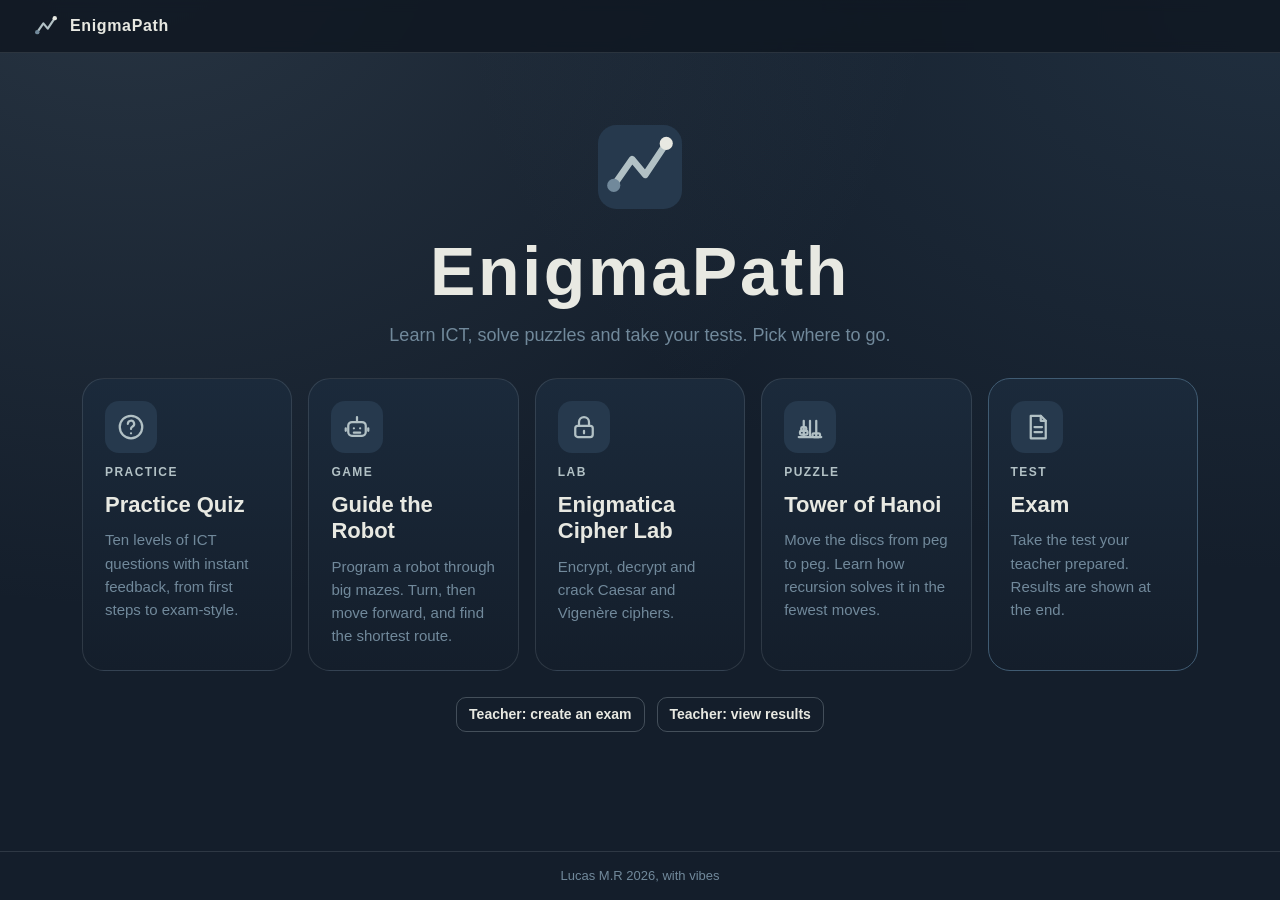
==== index.html @ a09d7f30 "Initial commit: EnigmaPath ICT learning suite Practice quiz (10 levels, 1000+ questions), robot-prog" ====
<!DOCTYPE html>
<html lang="en">
<head>
  <meta charset="UTF-8">
  <meta name="viewport" content="width=device-width, initial-scale=1.0">
  <title>EnigmaPath</title>
  <meta name="description" content="EnigmaPath: ICT practice quizzes, logic games, a cipher lab and teacher-made exams.">
  <link rel="icon" href="shared/favicon.svg" type="image/svg+xml">
  <link rel="stylesheet" href="shared/theme.css">
  <style>
    .hero { text-align: center; padding: clamp(10px, 4vw, 40px) 0 28px; }
    .hero__mark { width: 84px; height: 84px; margin: 0 auto 14px; color: var(--soft); }
    .hero h1 { font-size: clamp(38px, 7vw, 68px); letter-spacing: 0.04em; }
    .hero p { color: var(--muted); max-width: 52ch; margin: 10px auto 0; font-size: 18px; }
    .tiles { display: grid; grid-template-columns: repeat(auto-fit, minmax(200px, 1fr)); gap: 16px; }
    .tile {
      display: grid; gap: 10px; align-content: start; padding: 22px; text-decoration: none; color: var(--ink);
      background: linear-gradient(180deg, var(--bg-raised), var(--bg)); border: 1px solid var(--line); border-radius: var(--radius-lg);
      transition: transform 0.15s, border-color 0.15s, box-shadow 0.15s; cursor: pointer; text-align: left; font: inherit;
    }
    .tile:hover { transform: translateY(-4px); border-color: var(--soft); box-shadow: var(--shadow); }
    .tile__icon { width: 52px; height: 52px; border-radius: 14px; background: var(--surface); display: grid; place-items: center; color: var(--soft); }
    .tile__icon svg { width: 30px; height: 30px; }
    .tile h2 { font-size: 22px; }
    .tile p { color: var(--muted); font-size: 15px; }
    .tile .tag { font-size: 12px; text-transform: uppercase; letter-spacing: 0.12em; color: var(--soft); font-weight: 700; }
    .tile--exam { border-color: var(--surface-2); }
    .teacher-row { display: flex; justify-content: center; gap: 12px; margin-top: 26px; flex-wrap: wrap; }
    .notice { margin: 0 auto 22px; max-width: 720px; display: grid; gap: 8px; border-color: var(--warn); }
    .notice code { background: var(--bg-deep); padding: 1px 6px; border-radius: 6px; font-family: var(--font-mono); }
  </style>
</head>
<body>
  <header class="ep-topbar">
    <span class="ep-brand">
      <svg class="ep-brand__mark" viewBox="0 0 64 64" aria-hidden="true"><path d="M12 46 L26 26 L36 38 L52 14" fill="none" stroke="currentColor" stroke-width="5" stroke-linecap="round" stroke-linejoin="round"/><circle cx="12" cy="46" r="5" fill="#71899b"/><circle cx="52" cy="14" r="5" fill="#e8e9e2"/></svg>
      <span>EnigmaPath</span>
    </span>
  </header>

  <main class="ep-main">
    <section class="hero">
      <svg class="hero__mark" viewBox="0 0 64 64" aria-hidden="true"><rect width="64" height="64" rx="14" fill="#26394d"/><path d="M12 46 L26 26 L36 38 L52 14" fill="none" stroke="#b2c1c5" stroke-width="5" stroke-linecap="round" stroke-linejoin="round"/><circle cx="12" cy="46" r="5" fill="#71899b"/><circle cx="52" cy="14" r="5" fill="#e8e9e2"/></svg>
      <h1>EnigmaPath</h1>
      <p>Learn ICT, solve puzzles and take your tests. Pick where to go.</p>
    </section>

    <div class="card notice" id="exam-notice" hidden>
      <h2>The exam needs the EnigmaPath server</h2>
      <p>The exam saves each student's result to a file, which a web page cannot do on its own. Close this page, then double-click <code>start.bat</code> (Windows) or <code>start.sh</code> (Linux/macOS) in the EnigmaPath folder. Python 3 must be installed. Your browser opens by itself.</p>
      <div><button class="btn btn--small" id="notice-close" type="button">OK</button></div>
    </div>

    <nav class="tiles" aria-label="EnigmaPath apps">
      <a class="tile" href="quiz/index.html">
        <span class="tile__icon"><svg viewBox="0 0 24 24" fill="none" stroke="currentColor" stroke-width="1.8" stroke-linecap="round" stroke-linejoin="round"><circle cx="12" cy="12" r="9"/><path d="M9.5 9.5a2.5 2.5 0 1 1 3.6 2.2c-.7.4-1.1 1-1.1 1.8"/><path d="M12 17h.01"/></svg></span>
        <span class="tag">Practice</span>
        <h2>Practice Quiz</h2>
        <p>Ten levels of ICT questions with instant feedback, from first steps to exam-style.</p>
      </a>
      <a class="tile" href="robot/index.html">
        <span class="tile__icon"><svg viewBox="0 0 24 24" fill="none" stroke="currentColor" stroke-width="1.8" stroke-linecap="round" stroke-linejoin="round"><rect x="5" y="8" width="14" height="11" rx="3"/><path d="M12 8V4M9.5 13h.01M14.5 13h.01M3 13v2M21 13v2"/><path d="M9.5 16.5h5"/></svg></span>
        <span class="tag">Game</span>
        <h2>Guide the Robot</h2>
        <p>Program a robot through big mazes. Turn, then move forward, and find the shortest route.</p>
      </a>
      <a class="tile" href="cipher/index.html">
        <span class="tile__icon"><svg viewBox="0 0 24 24" fill="none" stroke="currentColor" stroke-width="1.8" stroke-linecap="round" stroke-linejoin="round"><rect x="5" y="11" width="14" height="9" rx="2"/><path d="M8 11V8a4 4 0 0 1 8 0v3"/><path d="M12 15v2"/></svg></span>
        <span class="tag">Lab</span>
        <h2>Enigmatica Cipher Lab</h2>
        <p>Encrypt, decrypt and crack Caesar and Vigenère ciphers.</p>
      </a>
      <a class="tile" href="hanoi/index.html">
        <span class="tile__icon"><svg viewBox="0 0 24 24" fill="none" stroke="currentColor" stroke-width="1.8" stroke-linecap="round" stroke-linejoin="round"><path d="M3 20h18M7 20V7M12 20V7M17 20V7"/><rect x="4" y="15" width="6" height="3" rx="1"/><rect x="5" y="12" width="4" height="3" rx="1"/><rect x="14" y="17" width="6" height="3" rx="1"/></svg></span>
        <span class="tag">Puzzle</span>
        <h2>Tower of Hanoi</h2>
        <p>Move the discs from peg to peg. Learn how recursion solves it in the fewest moves.</p>
      </a>
      <a class="tile tile--exam" href="exam/index.html" id="exam-link">
        <span class="tile__icon"><svg viewBox="0 0 24 24" fill="none" stroke="currentColor" stroke-width="1.8" stroke-linecap="round" stroke-linejoin="round"><path d="M7 3h8l4 4v14H7z"/><path d="M15 3v4h4M10 12h6M10 16h6"/></svg></span>
        <span class="tag">Test</span>
        <h2>Exam</h2>
        <p>Take the test your teacher prepared. Results are shown at the end.</p>
      </a>
    </nav>

    <div class="teacher-row">
      <a class="btn btn--ghost btn--small" href="exam/builder.html" id="builder-link">Teacher: create an exam</a>
      <a class="btn btn--ghost btn--small" href="exam/results.html" id="results-link">Teacher: view results</a>
    </div>
  </main>

  <footer class="ep-footer">Lucas M.R 2026, with vibes</footer>

  <script>
    (function () {
      if (location.protocol !== 'file:') return;
      var notice = document.getElementById('exam-notice');
      ['exam-link', 'builder-link', 'results-link'].forEach(function (id) {
        document.getElementById(id).addEventListener('click', function (e) {
          e.preventDefault();
          notice.hidden = false;
          notice.scrollIntoView({ behavior: 'smooth', block: 'center' });
        });
      });
      document.getElementById('notice-close').addEventListener('click', function () { notice.hidden = true; });
    }());
  </script>
</body>
</html>
---- shared/theme.css ----
/* ==========================================================================
   EnigmaPath — shared design tokens and base components
   Palette: #141e2b  #26394d  #405B72  #71899b  #b2c1c5  #e8e9e2
   Status colours (correct / wrong / warning) are the only additions; the
   palette has no green or red, and result screens need them.
   ========================================================================== */

:root {
  /* Core palette */
  --bg: #141e2b;
  --surface: #26394d;
  --surface-2: #405b72;
  --muted: #71899b;
  --soft: #b2c1c5;
  --ink: #e8e9e2;

  /* Derived shades (depth only) */
  --bg-deep: #0e1620;
  --bg-raised: #1b2a3b;
  --line: rgba(178, 193, 197, 0.16);
  --line-strong: rgba(178, 193, 197, 0.3);

  /* Status colours */
  --ok: #7fc8a0;
  --bad: #e58a8a;
  --warn: #e6c27a;
  --on-accent: #0e1620;

  --font-sans: "Segoe UI", "Inter", "Noto Sans", Ubuntu, Cantarell, "Helvetica Neue", Arial, system-ui, sans-serif;
  --font-mono: ui-monospace, "Cascadia Mono", "SFMono-Regular", Menlo, Consolas, "Liberation Mono", monospace;
  --radius-lg: 22px;
  --radius-md: 14px;
  --radius-sm: 10px;
  --shadow: 0 18px 50px rgba(8, 13, 20, 0.5);
  --shadow-soft: 0 8px 24px rgba(8, 13, 20, 0.3);
}

*,
*::before,
*::after { box-sizing: border-box; }

[hidden] { display: none !important; }

html { color-scheme: dark; background: var(--bg-deep); }

body {
  margin: 0;
  min-height: 100vh;
  display: flex;
  flex-direction: column;
  font-family: var(--font-sans);
  font-size: 16px;
  line-height: 1.55;
  color: var(--ink);
  background:
    radial-gradient(ellipse at 10% -10%, rgba(113, 137, 155, 0.22), transparent 50%),
    radial-gradient(ellipse at 100% 0%, rgba(64, 91, 114, 0.28), transparent 45%),
    var(--bg);
  -webkit-font-smoothing: antialiased;
}

button, input, select, textarea { font: inherit; color: inherit; }
a { color: var(--soft); }
h1, h2, h3 { line-height: 1.2; margin: 0; }
p { margin: 0; }

:focus-visible { outline: 2px solid var(--soft); outline-offset: 2px; }

/* ---- Top bar and footer (every page) ---- */
.ep-topbar {
  display: flex;
  align-items: center;
  justify-content: space-between;
  gap: 16px;
  padding: 12px clamp(14px, 3vw, 32px);
  background: rgba(14, 22, 32, 0.8);
  border-bottom: 1px solid var(--line);
  position: sticky;
  top: 0;
  z-index: 20;
  backdrop-filter: blur(6px);
}
.ep-brand {
  display: inline-flex;
  align-items: center;
  gap: 10px;
  color: var(--ink);
  text-decoration: none;
  font-weight: 700;
  letter-spacing: 0.04em;
}
.ep-brand__mark { width: 28px; height: 28px; color: var(--soft); flex: none; }
.ep-brand small { display: block; font-weight: 500; letter-spacing: 0; color: var(--muted); font-size: 12px; line-height: 1.1; }
.ep-topbar__right { display: flex; align-items: center; gap: 10px; flex-wrap: wrap; }
.ep-main { flex: 1; width: 100%; max-width: 1180px; margin: 0 auto; padding: clamp(14px, 3vw, 32px); }
.ep-footer {
  padding: 14px 16px;
  text-align: center;
  font-size: 13px;
  color: var(--muted);
  border-top: 1px solid var(--line);
}

/* ---- Cards ---- */
.card {
  background: linear-gradient(180deg, var(--bg-raised), var(--bg));
  border: 1px solid var(--line);
  border-radius: var(--radius-lg);
  padding: clamp(16px, 2.5vw, 28px);
  box-shadow: var(--shadow-soft);
}
.eyebrow { text-transform: uppercase; letter-spacing: 0.14em; font-size: 12px; font-weight: 700; color: var(--muted); }
.muted { color: var(--muted); }
.hint { font-size: 13px; color: var(--muted); }

/* ---- Buttons ---- */
.btn {
  display: inline-flex;
  align-items: center;
  justify-content: center;
  gap: 8px;
  padding: 10px 18px;
  border-radius: var(--radius-sm);
  border: 1px solid var(--line-strong);
  background: var(--surface);
  color: var(--ink);
  font-weight: 600;
  cursor: pointer;
  text-decoration: none;
  transition: background 0.15s, border-color 0.15s, transform 0.1s;
}
.btn:hover:not(:disabled) { background: var(--surface-2); }
.btn:active:not(:disabled) { transform: translateY(1px); }
.btn:disabled { opacity: 0.45; cursor: not-allowed; }
.btn--primary { background: var(--soft); border-color: var(--soft); color: var(--on-accent); }
.btn--primary:hover:not(:disabled) { background: var(--ink); border-color: var(--ink); }
.btn--ghost { background: transparent; }
.btn--danger { background: transparent; border-color: var(--bad); color: var(--bad); }
.btn--danger:hover:not(:disabled) { background: rgba(229, 138, 138, 0.15); }
.btn--small { padding: 6px 12px; font-size: 14px; }
.btn--large { padding: 14px 26px; font-size: 18px; }

/* ---- Form controls ---- */
.field { display: flex; flex-direction: column; gap: 6px; }
.field > label, .label { font-size: 14px; font-weight: 600; color: var(--soft); }
input[type="text"], input[type="number"], input[type="password"], select, textarea {
  width: 100%;
  padding: 10px 12px;
  background: var(--bg-deep);
  border: 1px solid var(--line-strong);
  border-radius: var(--radius-sm);
  color: var(--ink);
}
input:focus, select:focus, textarea:focus { border-color: var(--soft); outline: none; }
textarea { resize: vertical; min-height: 80px; }
input[type="range"] { accent-color: var(--soft); }
input[type="radio"], input[type="checkbox"] { accent-color: var(--soft); }

.badge, .pill {
  display: inline-block;
  padding: 2px 10px;
  border-radius: 999px;
  background: var(--surface);
  border: 1px solid var(--line-strong);
  font-size: 12px;
  font-weight: 700;
  letter-spacing: 0.04em;
  color: var(--soft);
}

.toast {
  position: fixed;
  left: 50%;
  bottom: 24px;
  transform: translate(-50%, 20px);
  padding: 10px 18px;
  border-radius: var(--radius-sm);
  background: var(--surface);
  border: 1px solid var(--line-strong);
  opacity: 0;
  pointer-events: none;
  transition: opacity 0.2s, transform 0.2s;
  z-index: 100;
}
.toast.is-visible { opacity: 1; transform: translate(-50%, 0); }
.toast--error { border-color: var(--bad); }
.toast--ok { border-color: var(--ok); }

.modal-backdrop {
  position: fixed;
  inset: 0;
  display: grid;
  place-items: center;
  padding: 16px;
  background: rgba(8, 13, 20, 0.7);
  z-index: 90;
}
.modal { max-width: 460px; width: 100%; display: grid; gap: 14px; }
.modal__actions { display: flex; gap: 10px; flex-wrap: wrap; }

@media (prefers-reduced-motion: reduce) {
  * { transition: none !important; animation: none !important; scroll-behavior: auto !important; }
}
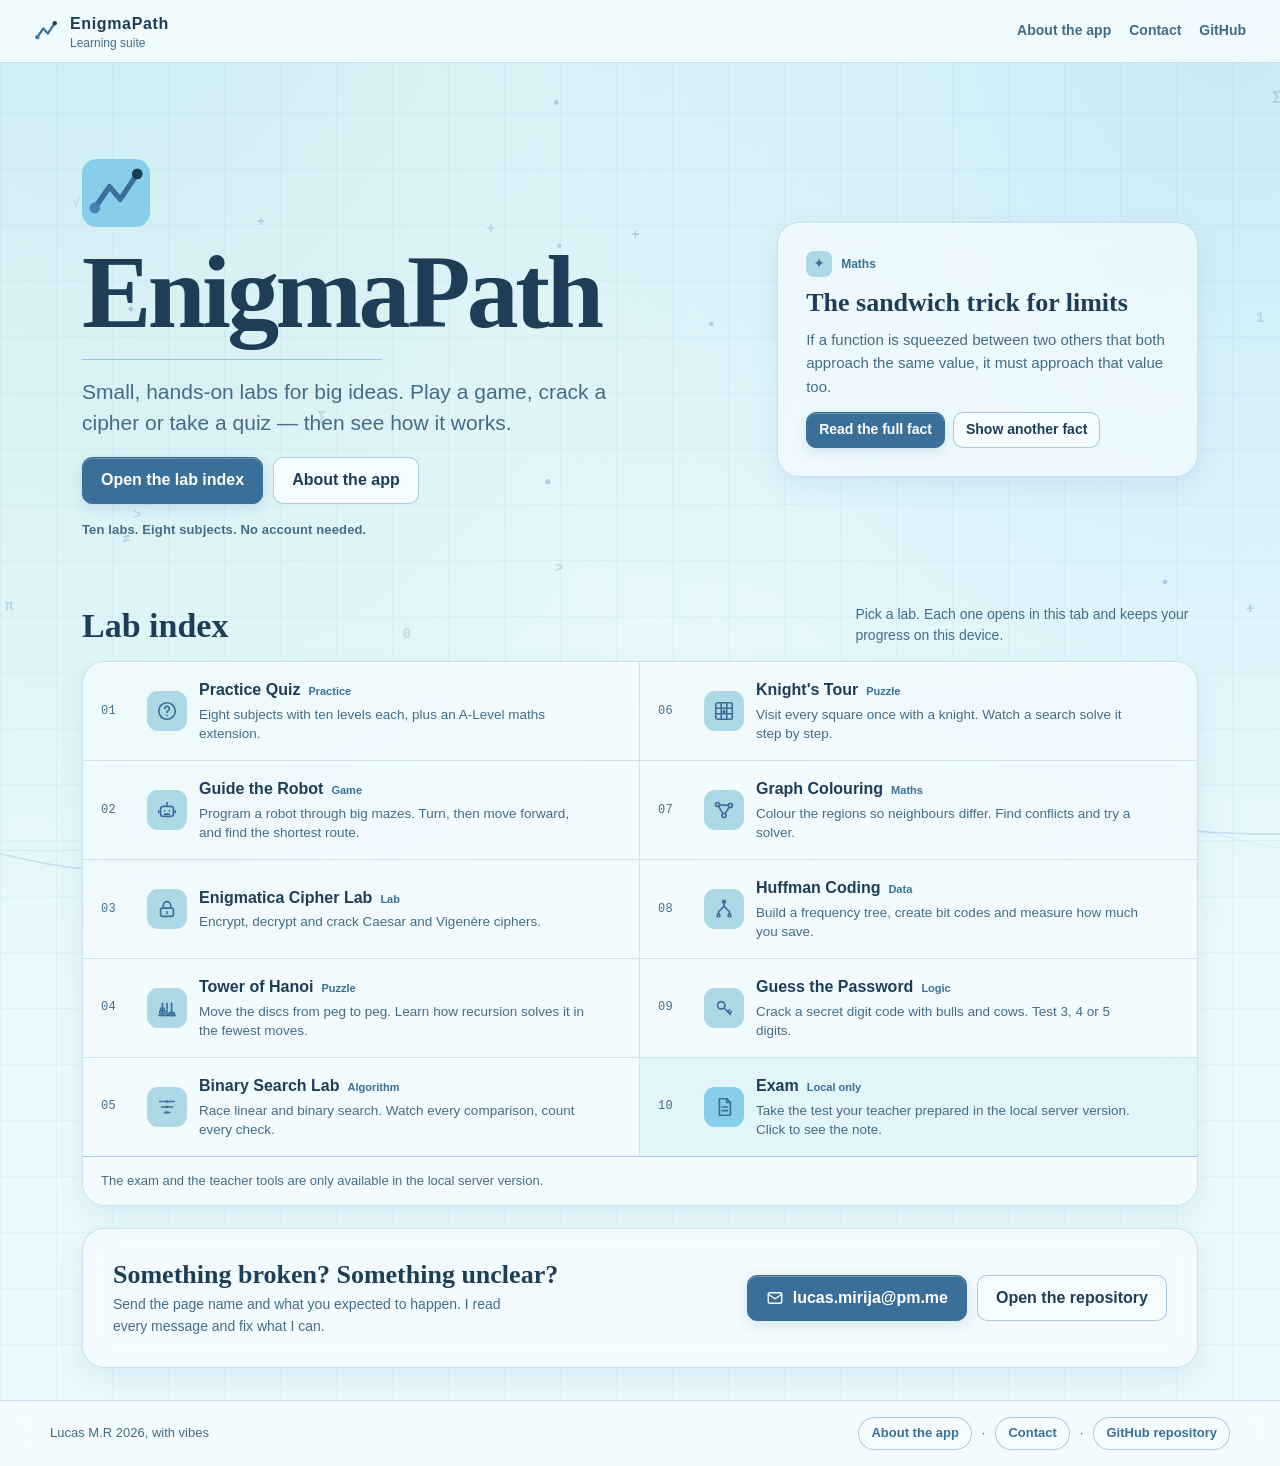
==== commit 1736b8e7: "Static Netlify edition: remove server and show exam-only-on-local-server note" ====
--- a/index.html
+++ b/index.html
@@ -4,106 +4,368 @@
   <meta charset="UTF-8">
   <meta name="viewport" content="width=device-width, initial-scale=1.0">
   <title>EnigmaPath</title>
-  <meta name="description" content="EnigmaPath: ICT practice quizzes, logic games, a cipher lab and teacher-made exams.">
+  <meta name="description" content="EnigmaPath: ICT practice quizzes, logic games, a cipher lab, and maths and algorithm labs.">
+  <meta name="theme-color" content="#EAF9FC">
   <link rel="icon" href="shared/favicon.svg" type="image/svg+xml">
   <link rel="stylesheet" href="shared/theme.css">
   <style>
-    .hero { text-align: center; padding: clamp(10px, 4vw, 40px) 0 28px; }
-    .hero__mark { width: 84px; height: 84px; margin: 0 auto 14px; color: var(--soft); }
-    .hero h1 { font-size: clamp(38px, 7vw, 68px); letter-spacing: 0.04em; }
-    .hero p { color: var(--muted); max-width: 52ch; margin: 10px auto 0; font-size: 18px; }
-    .tiles { display: grid; grid-template-columns: repeat(auto-fit, minmax(200px, 1fr)); gap: 16px; }
-    .tile {
-      display: grid; gap: 10px; align-content: start; padding: 22px; text-decoration: none; color: var(--ink);
-      background: linear-gradient(180deg, var(--bg-raised), var(--bg)); border: 1px solid var(--line); border-radius: var(--radius-lg);
-      transition: transform 0.15s, border-color 0.15s, box-shadow 0.15s; cursor: pointer; text-align: left; font: inherit;
-    }
-    .tile:hover { transform: translateY(-4px); border-color: var(--soft); box-shadow: var(--shadow); }
-    .tile__icon { width: 52px; height: 52px; border-radius: 14px; background: var(--surface); display: grid; place-items: center; color: var(--soft); }
-    .tile__icon svg { width: 30px; height: 30px; }
-    .tile h2 { font-size: 22px; }
-    .tile p { color: var(--muted); font-size: 15px; }
-    .tile .tag { font-size: 12px; text-transform: uppercase; letter-spacing: 0.12em; color: var(--soft); font-weight: 700; }
-    .tile--exam { border-color: var(--surface-2); }
-    .teacher-row { display: flex; justify-content: center; gap: 12px; margin-top: 26px; flex-wrap: wrap; }
-    .notice { margin: 0 auto 22px; max-width: 720px; display: grid; gap: 8px; border-color: var(--warn); }
-    .notice code { background: var(--bg-deep); padding: 1px 6px; border-radius: 6px; font-family: var(--font-mono); }
+    .hub-bg { position: fixed; inset: 0; z-index: 0; pointer-events: none; opacity: 0.95; }
+
+    /* ---- Hero: the headline carries the page ---- */
+    .hero {
+      display: grid;
+      grid-template-columns: minmax(0, 1.2fr) minmax(300px, 0.8fr);
+      gap: clamp(28px, 5vw, 64px);
+      align-items: center;
+      padding: clamp(30px, 5vw, 72px) 0 clamp(30px, 5vw, 64px);
+      position: relative;
+    }
+    .hero__copy { display: grid; gap: 16px; justify-items: start; max-width: 660px; }
+    .hero__mark {
+      width: 68px; height: 68px; color: var(--soft);
+      animation: hero-float 7s ease-in-out infinite;
+    }
+    .hero h1 {
+      font-size: clamp(54px, 9vw, 104px);
+      letter-spacing: -0.035em;
+      line-height: 0.94;
+      font-weight: 600;
+    }
+    .hero__rule {
+      width: 100%; max-width: 300px; height: 1px; border: 0; margin: 2px 0 0;
+      background: var(--line-strong);
+    }
+    .hero__lede {
+      font-size: clamp(17px, 2vw, 21px);
+      color: var(--muted);
+      max-width: 46ch;
+      line-height: 1.5;
+    }
+    .hero__actions { display: flex; gap: 10px; flex-wrap: wrap; margin-top: 2px; }
+    .hero__count { font-size: 13px; color: var(--muted); font-weight: 600; letter-spacing: 0.01em; }
+    @keyframes hero-float { 0%, 100% { transform: translateY(0); } 50% { transform: translateY(-7px); } }
+
+    /* ---- Fact card ---- */
+    .fact-card { max-width: 440px; width: 100%; display: grid; gap: 10px; }
+    .fact-card.is-changing { animation: fact-swap 0.28s ease; }
+    .fact-card__top { display: flex; align-items: center; gap: 9px; }
+    .fact-card__spark {
+      width: 26px; height: 26px; display: grid; place-items: center; border-radius: 8px;
+      background: var(--surface); color: var(--soft); font-size: 14px; flex: none;
+    }
+    .fact-card__topic { font-size: 12px; font-weight: 700; color: var(--soft); }
+    .fact-card h2 {
+      font-family: var(--font-display); font-weight: 600;
+      font-size: clamp(21px, 2.4vw, 26px); color: var(--ink); line-height: 1.2;
+    }
+    .fact-card p { color: var(--muted); font-size: 15px; max-width: 60ch; }
+    .fact-card__actions { display: flex; gap: 8px; flex-wrap: wrap; margin-top: 4px; }
+    @keyframes fact-swap { 0% { opacity: 0.35; transform: translateY(4px); } 100% { opacity: 1; transform: none; } }
+
+    /* ---- Lab index: a contents page, not a card grid ---- */
+    .index-head {
+      display: flex; align-items: flex-end; justify-content: space-between;
+      gap: 16px; flex-wrap: wrap; margin: 0 0 14px;
+    }
+    .index-head h2 { font-family: var(--font-display); font-size: clamp(26px, 3vw, 34px); font-weight: 600; }
+    .index-head p { color: var(--muted); font-size: 14px; max-width: 44ch; }
+
+    .lab-index {
+      background: var(--glass);
+      border: 1px solid var(--glass-border);
+      border-radius: var(--radius-lg);
+      box-shadow: inset 0 1px 0 var(--glass-highlight), var(--shadow-soft);
+      backdrop-filter: blur(14px) saturate(1.06);
+      -webkit-backdrop-filter: blur(14px) saturate(1.06);
+      overflow: hidden;
+      scroll-margin-top: 90px;
+    }
+    .lab-list {
+      list-style: none; margin: 0; padding: 0;
+      display: grid;
+      grid-template-columns: repeat(2, minmax(0, 1fr));
+      grid-template-rows: repeat(5, auto);
+      grid-auto-flow: column;
+    }
+    .lab-list > li { border-top: 1px solid var(--line); }
+    .lab-list > li:nth-child(1),
+    .lab-list > li:nth-child(6) { border-top: 0; }
+    .lab-list > li:nth-child(-n + 5) { border-right: 1px solid var(--line); }
+
+    .lab {
+      display: grid;
+      grid-template-columns: 34px 40px minmax(0, 1fr) 20px;
+      align-items: center;
+      gap: 12px;
+      padding: 16px 18px;
+      text-decoration: none;
+      color: var(--ink);
+      transition: background 0.16s;
+      height: 100%;
+    }
+    .lab:hover { background: rgba(173, 216, 230, 0.3); }
+    .lab__num {
+      font-family: var(--font-mono); font-size: 12px; color: var(--muted);
+      font-variant-numeric: tabular-nums; letter-spacing: 0.02em;
+    }
+    .lab__icon {
+      width: 40px; height: 40px; border-radius: 11px; display: grid; place-items: center;
+      background: var(--surface); color: var(--soft); flex: none;
+      transition: background 0.16s, color 0.16s, transform 0.2s;
+    }
+    .lab__icon svg { width: 22px; height: 22px; }
+    .lab:hover .lab__icon { background: var(--soft); color: #fff; transform: rotate(-5deg); }
+    .lab__body { display: grid; gap: 2px; min-width: 0; }
+    .lab__name { font-weight: 700; font-size: 16px; display: flex; align-items: baseline; gap: 8px; flex-wrap: wrap; }
+    .lab__kind { font-size: 11px; font-weight: 700; color: var(--soft); }
+    .lab__desc { font-size: 13.5px; color: var(--muted); line-height: 1.45; }
+    .lab__go {
+      color: var(--soft); font-size: 15px; opacity: 0;
+      transform: translateX(-4px); transition: opacity 0.16s, transform 0.16s;
+    }
+    .lab:hover .lab__go, .lab:focus-visible .lab__go { opacity: 1; transform: none; }
+
+    .lab--exam { background: rgba(135, 206, 235, 0.16); }
+    .lab--exam .lab__icon { background: var(--surface-2); }
+
+    .index-foot {
+      display: flex; align-items: center; justify-content: space-between;
+      gap: 12px; flex-wrap: wrap; padding: 14px 18px;
+      border-top: 1px solid var(--line-strong); font-size: 13px; color: var(--muted);
+    }
+    .index-foot__links { display: flex; gap: 8px; flex-wrap: wrap; }
+
+    .notice { margin: 0 0 18px; max-width: 760px; border-color: var(--warn); display: grid; gap: 8px; scroll-margin-top: 90px; }
+    .notice code { background: var(--bg-deep); padding: 1px 6px; border-radius: 6px; font-family: var(--font-mono); font-size: 0.94em; }
+
+    /* ---- Contact band ---- */
+    .contact-band {
+      display: grid;
+      grid-template-columns: minmax(0, 1fr) auto;
+      gap: 20px;
+      align-items: center;
+      margin-top: 22px;
+      padding: clamp(20px, 3vw, 30px);
+      border: 1px solid var(--glass-border);
+      border-radius: var(--radius-lg);
+      background: var(--glass);
+      box-shadow: inset 0 1px 0 var(--glass-highlight), var(--shadow-soft);
+      backdrop-filter: blur(14px);
+      -webkit-backdrop-filter: blur(14px);
+    }
+    .contact-band h2 { font-family: var(--font-display); font-size: clamp(21px, 2.4vw, 26px); font-weight: 600; }
+    .contact-band p { color: var(--muted); font-size: 14px; max-width: 52ch; margin-top: 4px; }
+    .contact-band__actions { display: flex; gap: 10px; flex-wrap: wrap; }
+    .contact-mail { display: inline-flex; align-items: center; gap: 9px; font-weight: 700; }
+    .contact-mail svg { width: 18px; height: 18px; }
+
+    @media (max-width: 900px) {
+      .hero { grid-template-columns: 1fr; gap: 30px; }
+      .fact-card { max-width: none; }
+      .lab-list { grid-template-columns: 1fr; grid-template-rows: none; grid-auto-flow: row; }
+      .lab-list > li:nth-child(6) { border-top: 1px solid var(--line); }
+      .lab-list > li:nth-child(-n + 5) { border-right: 0; }
+      .contact-band { grid-template-columns: 1fr; }
+    }
+    @media (max-width: 560px) {
+      .hero h1 { font-size: clamp(46px, 15vw, 72px); }
+      .hero__actions .btn { flex: 1 1 auto; }
+      .lab { grid-template-columns: 26px 36px minmax(0, 1fr); gap: 10px; padding: 14px; }
+      .lab__icon { width: 36px; height: 36px; }
+      .lab__go { display: none; }
+      .lab__desc { font-size: 13px; }
+      .index-foot { flex-direction: column; align-items: flex-start; }
+    }
+    @media (prefers-reduced-motion: reduce) {
+      .hero__mark { animation: none !important; }
+      .lab__icon, .lab__go { transition: none !important; }
+    }
   </style>
 </head>
 <body>
+  <canvas class="hub-bg" id="hub-bg" aria-hidden="true"></canvas>
+
   <header class="ep-topbar">
-    <span class="ep-brand">
-      <svg class="ep-brand__mark" viewBox="0 0 64 64" aria-hidden="true"><path d="M12 46 L26 26 L36 38 L52 14" fill="none" stroke="currentColor" stroke-width="5" stroke-linecap="round" stroke-linejoin="round"/><circle cx="12" cy="46" r="5" fill="#71899b"/><circle cx="52" cy="14" r="5" fill="#e8e9e2"/></svg>
-      <span>EnigmaPath</span>
-    </span>
+    <a class="ep-brand" href="index.html" aria-label="EnigmaPath home">
+      <svg class="ep-brand__mark" viewBox="0 0 64 64" aria-hidden="true"><path d="M12 46 L26 26 L36 38 L52 14" fill="none" stroke="currentColor" stroke-width="5" stroke-linecap="round" stroke-linejoin="round"/><circle cx="12" cy="46" r="5" fill="#4682B4"/><circle cx="52" cy="14" r="5" fill="#1E3D56"/></svg>
+      <span>EnigmaPath<small>Learning suite</small></span>
+    </a>
+    <nav class="ep-topbar__right" aria-label="Site links">
+      <a class="ep-topbar__link" href="about/index.html">About the app</a>
+      <a class="ep-topbar__link" href="mailto:lucas.mirija@pm.me">Contact</a>
+      <a class="ep-topbar__link" href="https://github.com/lucas-razafimanantsoa/EnigmaPath" target="_blank" rel="noopener noreferrer">GitHub</a>
+    </nav>
   </header>
 
   <main class="ep-main">
     <section class="hero">
-      <svg class="hero__mark" viewBox="0 0 64 64" aria-hidden="true"><rect width="64" height="64" rx="14" fill="#26394d"/><path d="M12 46 L26 26 L36 38 L52 14" fill="none" stroke="#b2c1c5" stroke-width="5" stroke-linecap="round" stroke-linejoin="round"/><circle cx="12" cy="46" r="5" fill="#71899b"/><circle cx="52" cy="14" r="5" fill="#e8e9e2"/></svg>
-      <h1>EnigmaPath</h1>
-      <p>Learn ICT, solve puzzles and take your tests. Pick where to go.</p>
+      <div class="hero__copy">
+        <svg class="hero__mark" viewBox="0 0 64 64" aria-hidden="true"><rect width="64" height="64" rx="14" fill="#87CEEB"/><path d="M12 46 L26 26 L36 38 L52 14" fill="none" stroke="#3A6F99" stroke-width="5" stroke-linecap="round" stroke-linejoin="round"/><circle cx="12" cy="46" r="5" fill="#4682B4"/><circle cx="52" cy="14" r="5" fill="#1E3D56"/></svg>
+        <h1>EnigmaPath</h1>
+        <hr class="hero__rule">
+        <p class="hero__lede">Small, hands-on labs for big ideas. Play a game, crack a cipher or take a quiz — then see how it works.</p>
+        <div class="hero__actions">
+          <a class="btn btn--primary" href="#labs">Open the lab index</a>
+          <a class="btn" href="about/index.html">About the app</a>
+        </div>
+        <p class="hero__count">Ten labs. Eight subjects. No account needed.</p>
+      </div>
+
+      <article class="card fact-card" id="fact-card" aria-live="polite">
+        <div class="fact-card__top"><span class="fact-card__spark" aria-hidden="true">✦</span><span class="fact-card__topic" id="fact-topic">Fun fact</span></div>
+        <h2 id="fact-title">Did you know?</h2>
+        <p id="fact-text">Every refresh brings another story from maths, technology and logic.</p>
+        <div class="fact-card__actions">
+          <a class="btn btn--primary btn--small" id="fact-more" href="facts/index.html">Read the full fact</a>
+          <button class="btn btn--small" id="fact-next" type="button">Show another fact</button>
+        </div>
+      </article>
     </section>
 
-    <div class="card notice" id="exam-notice" hidden>
-      <h2>The exam needs the EnigmaPath server</h2>
-      <p>The exam saves each student's result to a file, which a web page cannot do on its own. Close this page, then double-click <code>start.bat</code> (Windows) or <code>start.sh</code> (Linux/macOS) in the EnigmaPath folder. Python 3 must be installed. Your browser opens by itself.</p>
+    <div class="card notice" id="exam-notice" role="status" hidden>
+      <h2>Exam is only available on local server</h2>
+      <p>This is the static version of EnigmaPath. The exam needs the local Python server to load exams and save results, so it is not included in this deployment. Run the local server version on your computer to take or build an exam.</p>
       <div><button class="btn btn--small" id="notice-close" type="button">OK</button></div>
     </div>
 
-    <nav class="tiles" aria-label="EnigmaPath apps">
-      <a class="tile" href="quiz/index.html">
-        <span class="tile__icon"><svg viewBox="0 0 24 24" fill="none" stroke="currentColor" stroke-width="1.8" stroke-linecap="round" stroke-linejoin="round"><circle cx="12" cy="12" r="9"/><path d="M9.5 9.5a2.5 2.5 0 1 1 3.6 2.2c-.7.4-1.1 1-1.1 1.8"/><path d="M12 17h.01"/></svg></span>
-        <span class="tag">Practice</span>
-        <h2>Practice Quiz</h2>
-        <p>Ten levels of ICT questions with instant feedback, from first steps to exam-style.</p>
-      </a>
-      <a class="tile" href="robot/index.html">
-        <span class="tile__icon"><svg viewBox="0 0 24 24" fill="none" stroke="currentColor" stroke-width="1.8" stroke-linecap="round" stroke-linejoin="round"><rect x="5" y="8" width="14" height="11" rx="3"/><path d="M12 8V4M9.5 13h.01M14.5 13h.01M3 13v2M21 13v2"/><path d="M9.5 16.5h5"/></svg></span>
-        <span class="tag">Game</span>
-        <h2>Guide the Robot</h2>
-        <p>Program a robot through big mazes. Turn, then move forward, and find the shortest route.</p>
-      </a>
-      <a class="tile" href="cipher/index.html">
-        <span class="tile__icon"><svg viewBox="0 0 24 24" fill="none" stroke="currentColor" stroke-width="1.8" stroke-linecap="round" stroke-linejoin="round"><rect x="5" y="11" width="14" height="9" rx="2"/><path d="M8 11V8a4 4 0 0 1 8 0v3"/><path d="M12 15v2"/></svg></span>
-        <span class="tag">Lab</span>
-        <h2>Enigmatica Cipher Lab</h2>
-        <p>Encrypt, decrypt and crack Caesar and Vigenère ciphers.</p>
-      </a>
-      <a class="tile" href="hanoi/index.html">
-        <span class="tile__icon"><svg viewBox="0 0 24 24" fill="none" stroke="currentColor" stroke-width="1.8" stroke-linecap="round" stroke-linejoin="round"><path d="M3 20h18M7 20V7M12 20V7M17 20V7"/><rect x="4" y="15" width="6" height="3" rx="1"/><rect x="5" y="12" width="4" height="3" rx="1"/><rect x="14" y="17" width="6" height="3" rx="1"/></svg></span>
-        <span class="tag">Puzzle</span>
-        <h2>Tower of Hanoi</h2>
-        <p>Move the discs from peg to peg. Learn how recursion solves it in the fewest moves.</p>
-      </a>
-      <a class="tile tile--exam" href="exam/index.html" id="exam-link">
-        <span class="tile__icon"><svg viewBox="0 0 24 24" fill="none" stroke="currentColor" stroke-width="1.8" stroke-linecap="round" stroke-linejoin="round"><path d="M7 3h8l4 4v14H7z"/><path d="M15 3v4h4M10 12h6M10 16h6"/></svg></span>
-        <span class="tag">Test</span>
-        <h2>Exam</h2>
-        <p>Take the test your teacher prepared. Results are shown at the end.</p>
-      </a>
-    </nav>
-
-    <div class="teacher-row">
-      <a class="btn btn--ghost btn--small" href="exam/builder.html" id="builder-link">Teacher: create an exam</a>
-      <a class="btn btn--ghost btn--small" href="exam/results.html" id="results-link">Teacher: view results</a>
-    </div>
+    <section id="labs" aria-labelledby="labs-heading">
+      <div class="index-head">
+        <h2 id="labs-heading">Lab index</h2>
+        <p>Pick a lab. Each one opens in this tab and keeps your progress on this device.</p>
+      </div>
+
+      <nav class="lab-index" aria-label="EnigmaPath labs">
+        <ol class="lab-list">
+          <li><a class="lab" href="quiz/index.html">
+            <span class="lab__num">01</span>
+            <span class="lab__icon"><svg viewBox="0 0 24 24" fill="none" stroke="currentColor" stroke-width="1.8" stroke-linecap="round" stroke-linejoin="round"><circle cx="12" cy="12" r="9"/><path d="M9.5 9.5a2.5 2.5 0 1 1 3.6 2.2c-.7.4-1.1 1-1.1 1.8"/><path d="M12 17h.01"/></svg></span>
+            <span class="lab__body"><span class="lab__name">Practice Quiz <span class="lab__kind">Practice</span></span><span class="lab__desc">Eight subjects with ten levels each, plus an A-Level maths extension.</span></span>
+            <span class="lab__go" aria-hidden="true">↗</span>
+          </a></li>
+
+          <li><a class="lab" href="robot/index.html">
+            <span class="lab__num">02</span>
+            <span class="lab__icon"><svg viewBox="0 0 24 24" fill="none" stroke="currentColor" stroke-width="1.8" stroke-linecap="round" stroke-linejoin="round"><rect x="5" y="8" width="14" height="11" rx="3"/><path d="M12 8V4M9.5 13h.01M14.5 13h.01M3 13v2M21 13v2"/><path d="M9.5 16.5h5"/></svg></span>
+            <span class="lab__body"><span class="lab__name">Guide the Robot <span class="lab__kind">Game</span></span><span class="lab__desc">Program a robot through big mazes. Turn, then move forward, and find the shortest route.</span></span>
+            <span class="lab__go" aria-hidden="true">↗</span>
+          </a></li>
+
+          <li><a class="lab" href="cipher/index.html">
+            <span class="lab__num">03</span>
+            <span class="lab__icon"><svg viewBox="0 0 24 24" fill="none" stroke="currentColor" stroke-width="1.8" stroke-linecap="round" stroke-linejoin="round"><rect x="5" y="11" width="14" height="9" rx="2"/><path d="M8 11V8a4 4 0 0 1 8 0v3"/><path d="M12 15v2"/></svg></span>
+            <span class="lab__body"><span class="lab__name">Enigmatica Cipher Lab <span class="lab__kind">Lab</span></span><span class="lab__desc">Encrypt, decrypt and crack Caesar and Vigenère ciphers.</span></span>
+            <span class="lab__go" aria-hidden="true">↗</span>
+          </a></li>
+
+          <li><a class="lab" href="hanoi/index.html">
+            <span class="lab__num">04</span>
+            <span class="lab__icon"><svg viewBox="0 0 24 24" fill="none" stroke="currentColor" stroke-width="1.8" stroke-linecap="round" stroke-linejoin="round"><path d="M3 20h18M7 20V7M12 20V7M17 20V7"/><rect x="4" y="15" width="6" height="3" rx="1"/><rect x="5" y="12" width="4" height="3" rx="1"/><rect x="14" y="17" width="6" height="3" rx="1"/></svg></span>
+            <span class="lab__body"><span class="lab__name">Tower of Hanoi <span class="lab__kind">Puzzle</span></span><span class="lab__desc">Move the discs from peg to peg. Learn how recursion solves it in the fewest moves.</span></span>
+            <span class="lab__go" aria-hidden="true">↗</span>
+          </a></li>
+
+          <li><a class="lab" href="binary-search/index.html">
+            <span class="lab__num">05</span>
+            <span class="lab__icon"><svg viewBox="0 0 24 24" fill="none" stroke="currentColor" stroke-width="1.8" stroke-linecap="round" stroke-linejoin="round"><path d="M4 6h16M6 12h12M9 18h6"/><circle cx="12" cy="6" r="1.4" fill="currentColor" stroke="none"/><circle cx="12" cy="12" r="1.4" fill="currentColor" stroke="none"/><circle cx="12" cy="18" r="1.4" fill="currentColor" stroke="none"/></svg></span>
+            <span class="lab__body"><span class="lab__name">Binary Search Lab <span class="lab__kind">Algorithm</span></span><span class="lab__desc">Race linear and binary search. Watch every comparison, count every check.</span></span>
+            <span class="lab__go" aria-hidden="true">↗</span>
+          </a></li>
+
+          <li><a class="lab" href="knights-tour/index.html">
+            <span class="lab__num">06</span>
+            <span class="lab__icon"><svg viewBox="0 0 24 24" fill="none" stroke="currentColor" stroke-width="1.8" stroke-linecap="round" stroke-linejoin="round"><rect x="3" y="3" width="18" height="18" rx="2"/><path d="M3 9h18M3 15h18M9 3v18M15 3v18"/><path d="M10 13l2-3 2 3-2 2z" fill="currentColor" stroke="none"/></svg></span>
+            <span class="lab__body"><span class="lab__name">Knight's Tour <span class="lab__kind">Puzzle</span></span><span class="lab__desc">Visit every square once with a knight. Watch a search solve it step by step.</span></span>
+            <span class="lab__go" aria-hidden="true">↗</span>
+          </a></li>
+
+          <li><a class="lab" href="graph-color/index.html">
+            <span class="lab__num">07</span>
+            <span class="lab__icon"><svg viewBox="0 0 24 24" fill="none" stroke="currentColor" stroke-width="1.8" stroke-linecap="round" stroke-linejoin="round"><circle cx="5" cy="6" r="2.2"/><circle cx="19" cy="7" r="2.2"/><circle cx="12" cy="18" r="2.2"/><path d="M7 6.5l10 0.5M6.2 8l4.6 8M17.6 9l-4.4 7"/></svg></span>
+            <span class="lab__body"><span class="lab__name">Graph Colouring <span class="lab__kind">Maths</span></span><span class="lab__desc">Colour the regions so neighbours differ. Find conflicts and try a solver.</span></span>
+            <span class="lab__go" aria-hidden="true">↗</span>
+          </a></li>
+
+          <li><a class="lab" href="huffman/index.html">
+            <span class="lab__num">08</span>
+            <span class="lab__icon"><svg viewBox="0 0 24 24" fill="none" stroke="currentColor" stroke-width="1.8" stroke-linecap="round" stroke-linejoin="round"><path d="M12 4v5M12 9L6 15M12 9l6 6M6 15v3M18 15v3"/><circle cx="12" cy="4" r="1.5"/><circle cx="6" cy="19" r="1.5"/><circle cx="18" cy="19" r="1.5"/></svg></span>
+            <span class="lab__body"><span class="lab__name">Huffman Coding <span class="lab__kind">Data</span></span><span class="lab__desc">Build a frequency tree, create bit codes and measure how much you save.</span></span>
+            <span class="lab__go" aria-hidden="true">↗</span>
+          </a></li>
+
+          <li><a class="lab" href="codebreaker/index.html">
+            <span class="lab__num">09</span>
+            <span class="lab__icon"><svg viewBox="0 0 24 24" fill="none" stroke="currentColor" stroke-width="1.8" stroke-linecap="round" stroke-linejoin="round"><circle cx="9" cy="9" r="4"/><path d="M12 12l7 7M16 16l2-2M18 18l2-2"/></svg></span>
+            <span class="lab__body"><span class="lab__name">Guess the Password <span class="lab__kind">Logic</span></span><span class="lab__desc">Crack a secret digit code with bulls and cows. Test 3, 4 or 5 digits.</span></span>
+            <span class="lab__go" aria-hidden="true">↗</span>
+          </a></li>
+
+          <li><a class="lab lab--exam" href="#exam-notice" id="exam-link">
+            <span class="lab__num">10</span>
+            <span class="lab__icon"><svg viewBox="0 0 24 24" fill="none" stroke="currentColor" stroke-width="1.8" stroke-linecap="round" stroke-linejoin="round"><path d="M7 3h8l4 4v14H7z"/><path d="M15 3v4h4M10 12h6M10 16h6"/></svg></span>
+            <span class="lab__body"><span class="lab__name">Exam <span class="lab__kind">Local only</span></span><span class="lab__desc">Take the test your teacher prepared in the local server version. Click to see the note.</span></span>
+            <span class="lab__go" aria-hidden="true">↗</span>
+          </a></li>
+        </ol>
+
+        <div class="index-foot">
+          <span>The exam and the teacher tools are only available in the local server version.</span>
+        </div>
+      </nav>
+    </section>
+
+    <section class="contact-band" aria-labelledby="contact-heading">
+      <div>
+        <h2 id="contact-heading">Something broken? Something unclear?</h2>
+        <p>Send the page name and what you expected to happen. I read every message and fix what I can.</p>
+      </div>
+      <div class="contact-band__actions">
+        <a class="btn btn--primary contact-mail" href="mailto:lucas.mirija@pm.me">
+          <svg viewBox="0 0 24 24" fill="none" stroke="currentColor" stroke-width="1.8" stroke-linecap="round" stroke-linejoin="round" aria-hidden="true"><rect x="3" y="5" width="18" height="14" rx="2"/><path d="M3 7l9 6 9-6"/></svg>
+          lucas.mirija@pm.me
+        </a>
+        <a class="btn" href="https://github.com/lucas-razafimanantsoa/EnigmaPath" target="_blank" rel="noopener noreferrer">Open the repository</a>
+      </div>
+    </section>
   </main>
 
-  <footer class="ep-footer">Lucas M.R 2026, with vibes</footer>
-
+  <script src="shared/footer.js"></script>
+  <script src="shared/fun-facts.js"></script>
+  <script src="shared/hub-bg.js"></script>
   <script>
     (function () {
-      if (location.protocol !== 'file:') return;
+      var F = window.EPFacts;
+      if (!F || !F.count) return;
+      var card = document.getElementById('fact-card');
+      function show(fact) {
+        document.getElementById('fact-topic').textContent = fact.topic;
+        document.getElementById('fact-title').textContent = fact.title;
+        document.getElementById('fact-text').textContent = fact.text;
+        document.getElementById('fact-more').href = 'facts/index.html?n=' + fact.id;
+        card.classList.remove('is-changing');
+        void card.offsetWidth;
+        card.classList.add('is-changing');
+      }
+      show(F.random());
+      document.getElementById('fact-next').addEventListener('click', function () { show(F.random()); });
+    }());
+
+    (function () {
       var notice = document.getElementById('exam-notice');
-      ['exam-link', 'builder-link', 'results-link'].forEach(function (id) {
-        document.getElementById(id).addEventListener('click', function (e) {
-          e.preventDefault();
-          notice.hidden = false;
-          notice.scrollIntoView({ behavior: 'smooth', block: 'center' });
-        });
+      var examLink = document.getElementById('exam-link');
+      function showNotice(e) {
+        e.preventDefault();
+        notice.hidden = false;
+        notice.scrollIntoView({ behavior: 'smooth', block: 'center' });
+      }
+      examLink.addEventListener('click', showNotice);
+      document.getElementById('notice-close').addEventListener('click', function () {
+        notice.hidden = true;
+        examLink.focus({ preventScroll: true });
       });
-      document.getElementById('notice-close').addEventListener('click', function () { notice.hidden = true; });
+      if (location.hash === '#exam-notice') {
+        notice.hidden = false;
+        notice.scrollIntoView({ block: 'center' });
+      }
     }());
   </script>
 </body>
--- a/shared/theme.css
+++ b/shared/theme.css
@@ -1,38 +1,57 @@
 /* ==========================================================================
    EnigmaPath — shared design tokens and base components
-   Palette: #141e2b  #26394d  #405B72  #71899b  #b2c1c5  #e8e9e2
-   Status colours (correct / wrong / warning) are the only additions; the
-   palette has no green or red, and result screens need them.
+   Palette: "Tranquil Light Blue Serenity"
+   #ADD8E6  #87CEEB  #B0E0E6  #E0FFFF  #4682B4
+   Darker derived tints keep text readable on a light background.
+   Status colours (correct / wrong / warning) are the only additions.
+
+   Design idea: a quiet study lab. Graph-paper ground, frosted-glass panels,
+   editorial serif headings over a clean sans interface. The palette stays
+   exactly as it was; the change is in depth, type and motion.
    ========================================================================== */
 
 :root {
   /* Core palette */
-  --bg: #141e2b;
-  --surface: #26394d;
-  --surface-2: #405b72;
-  --muted: #71899b;
-  --soft: #b2c1c5;
-  --ink: #e8e9e2;
-
-  /* Derived shades (depth only) */
-  --bg-deep: #0e1620;
-  --bg-raised: #1b2a3b;
-  --line: rgba(178, 193, 197, 0.16);
-  --line-strong: rgba(178, 193, 197, 0.3);
+  --bg: #EAF9FC;          /* light cyan tint */
+  --surface: #ADD8E6;     /* light blue */
+  --surface-2: #87CEEB;   /* sky blue */
+  --muted: #456C85;       /* derived slate blue, readable */
+  --soft: #3A6F99;        /* derived steel blue, readable accent */
+  --ink: #1E3D56;         /* deep navy ink */
+
+  /* Exact palette accent */
+  --accent: #4682B4;      /* steel blue */
+
+  /* Derived shades */
+  --bg-deep: #D9F1F7;     /* powder-blue tint */
+  --bg-raised: rgba(246, 253, 255, 0.94); /* near-white cyan, barely translucent */
+  --field-bg: #F6FDFF;    /* solid background for form fields */
+  --line: rgba(70, 130, 180, 0.2);
+  --line-strong: rgba(70, 130, 180, 0.42);
+
+  /* Glass surfaces */
+  --glass: rgba(246, 253, 255, 0.68);
+  --glass-strong: rgba(246, 253, 255, 0.86);
+  --glass-border: rgba(70, 130, 180, 0.22);
+  --glass-highlight: rgba(255, 255, 255, 0.65);
+  --grid-line: rgba(70, 130, 180, 0.055);
 
   /* Status colours */
-  --ok: #7fc8a0;
-  --bad: #e58a8a;
-  --warn: #e6c27a;
-  --on-accent: #0e1620;
-
+  --ok: #2C7562;
+  --bad: #A94A5A;
+  --warn: #966417;
+  --on-accent: #FFFFFF;
+
+  /* Type: a quiet editorial serif for display, system sans for the interface. */
+  --font-display: "Iowan Old Style", "Palatino Linotype", "Book Antiqua", Palatino, Georgia, "Times New Roman", serif;
   --font-sans: "Segoe UI", "Inter", "Noto Sans", Ubuntu, Cantarell, "Helvetica Neue", Arial, system-ui, sans-serif;
   --font-mono: ui-monospace, "Cascadia Mono", "SFMono-Regular", Menlo, Consolas, "Liberation Mono", monospace;
+
   --radius-lg: 22px;
   --radius-md: 14px;
   --radius-sm: 10px;
-  --shadow: 0 18px 50px rgba(8, 13, 20, 0.5);
-  --shadow-soft: 0 8px 24px rgba(8, 13, 20, 0.3);
+  --shadow: 0 18px 44px rgba(70, 130, 180, 0.16);
+  --shadow-soft: 0 10px 26px rgba(70, 130, 180, 0.11);
 }
 
 *,
@@ -41,7 +60,11 @@
 
 [hidden] { display: none !important; }
 
-html { color-scheme: dark; background: var(--bg-deep); }
+html {
+  color-scheme: light;
+  background: var(--bg-deep);
+  scroll-behavior: smooth;
+}
 
 body {
   margin: 0;
@@ -52,17 +75,28 @@
   font-size: 16px;
   line-height: 1.55;
   color: var(--ink);
-  background:
-    radial-gradient(ellipse at 10% -10%, rgba(113, 137, 155, 0.22), transparent 50%),
-    radial-gradient(ellipse at 100% 0%, rgba(64, 91, 114, 0.28), transparent 45%),
-    var(--bg);
+  background-color: var(--bg);
+  background-image:
+    linear-gradient(var(--grid-line) 1px, transparent 1px),
+    linear-gradient(90deg, var(--grid-line) 1px, transparent 1px),
+    radial-gradient(ellipse at 8% -12%, rgba(176, 224, 230, 0.55), transparent 52%),
+    radial-gradient(ellipse at 96% 0%, rgba(135, 206, 235, 0.35), transparent 46%);
+  background-size: 56px 56px, 56px 56px, auto, auto;
+  background-repeat: repeat, repeat, no-repeat, no-repeat;
   -webkit-font-smoothing: antialiased;
 }
 
 button, input, select, textarea { font: inherit; color: inherit; }
 a { color: var(--soft); }
 h1, h2, h3 { line-height: 1.2; margin: 0; }
+h1 {
+  font-family: var(--font-display);
+  font-weight: 600;
+  letter-spacing: -0.015em;
+}
 p { margin: 0; }
+
+::selection { background: rgba(70, 130, 180, 0.28); color: var(--ink); }
 
 :focus-visible { outline: 2px solid var(--soft); outline-offset: 2px; }
 
@@ -71,14 +105,17 @@
   display: flex;
   align-items: center;
   justify-content: space-between;
-  gap: 16px;
+  gap: 12px 16px;
+  flex-wrap: wrap;
   padding: 12px clamp(14px, 3vw, 32px);
-  background: rgba(14, 22, 32, 0.8);
-  border-bottom: 1px solid var(--line);
+  background: var(--glass-strong);
+  border-bottom: 1px solid var(--glass-border);
   position: sticky;
   top: 0;
   z-index: 20;
-  backdrop-filter: blur(6px);
+  backdrop-filter: blur(14px) saturate(1.08);
+  -webkit-backdrop-filter: blur(14px) saturate(1.08);
+  box-shadow: inset 0 -1px 0 rgba(255, 255, 255, 0.35);
 }
 .ep-brand {
   display: inline-flex;
@@ -91,25 +128,96 @@
 }
 .ep-brand__mark { width: 28px; height: 28px; color: var(--soft); flex: none; }
 .ep-brand small { display: block; font-weight: 500; letter-spacing: 0; color: var(--muted); font-size: 12px; line-height: 1.1; }
-.ep-topbar__right { display: flex; align-items: center; gap: 10px; flex-wrap: wrap; }
-.ep-main { flex: 1; width: 100%; max-width: 1180px; margin: 0 auto; padding: clamp(14px, 3vw, 32px); }
+.ep-topbar__right { display: flex; align-items: center; gap: 14px; flex-wrap: wrap; }
+.ep-topbar__link {
+  color: var(--muted);
+  font-weight: 600;
+  font-size: 14px;
+  text-decoration: none;
+  padding: 5px 2px;
+  border-bottom: 1px solid transparent;
+  transition: color 0.16s, border-color 0.16s;
+}
+.ep-topbar__link:hover { color: var(--soft); border-bottom-color: var(--soft); }
+
+.ep-main {
+  flex: 1;
+  width: 100%;
+  max-width: 1180px;
+  margin: 0 auto;
+  padding: clamp(14px, 3vw, 32px);
+  position: relative;
+  /* Above the footer so fixed toolbars inside main (the exam builder's save
+     bar) stay clickable when the page is scrolled to the bottom. */
+  z-index: 2;
+}
+
 .ep-footer {
   padding: 14px 16px;
   text-align: center;
   font-size: 13px;
   color: var(--muted);
-  border-top: 1px solid var(--line);
-}
+  border-top: 1px solid var(--glass-border);
+  background: var(--glass);
+  backdrop-filter: blur(12px);
+  -webkit-backdrop-filter: blur(12px);
+  position: relative;
+  z-index: 1;
+}
+.ep-footer--links { padding: 16px clamp(14px, 3vw, 32px); }
+.ep-footer__inner {
+  max-width: 1180px;
+  margin: 0 auto;
+  display: flex;
+  align-items: center;
+  justify-content: space-between;
+  gap: 12px;
+  flex-wrap: wrap;
+}
+.ep-footer__copy { color: var(--muted); }
+.ep-footer__links { display: inline-flex; align-items: center; gap: 10px; flex-wrap: wrap; }
+.ep-footer__links a {
+  color: var(--soft);
+  font-weight: 700;
+  text-decoration: none;
+  padding: 5px 12px;
+  border: 1px solid var(--line-strong);
+  border-radius: 999px;
+  background: var(--bg-raised);
+  transition: background 0.16s, border-color 0.16s, transform 0.16s;
+}
+.ep-footer__links a:hover { background: var(--surface); border-color: var(--soft); transform: translateY(-1px); }
+.ep-footer__sep { color: var(--muted); }
 
 /* ---- Cards ---- */
 .card {
-  background: linear-gradient(180deg, var(--bg-raised), var(--bg));
-  border: 1px solid var(--line);
+  background: var(--glass);
+  border: 1px solid var(--glass-border);
   border-radius: var(--radius-lg);
   padding: clamp(16px, 2.5vw, 28px);
-  box-shadow: var(--shadow-soft);
-}
-.eyebrow { text-transform: uppercase; letter-spacing: 0.14em; font-size: 12px; font-weight: 700; color: var(--muted); }
+  box-shadow:
+    inset 0 1px 0 var(--glass-highlight),
+    var(--shadow-soft);
+  backdrop-filter: blur(12px) saturate(1.05);
+  -webkit-backdrop-filter: blur(12px) saturate(1.05);
+}
+.eyebrow {
+  display: inline-flex;
+  align-items: center;
+  gap: 8px;
+  font-size: 12px;
+  font-weight: 700;
+  letter-spacing: 0.02em;
+  color: var(--soft);
+}
+.eyebrow::before {
+  content: "";
+  width: 16px;
+  height: 2px;
+  border-radius: 2px;
+  background: currentColor;
+  flex: none;
+}
 .muted { color: var(--muted); }
 .hint { font-size: 13px; color: var(--muted); }
 
@@ -122,35 +230,42 @@
   padding: 10px 18px;
   border-radius: var(--radius-sm);
   border: 1px solid var(--line-strong);
-  background: var(--surface);
+  background: var(--bg-raised);
   color: var(--ink);
   font-weight: 600;
   cursor: pointer;
   text-decoration: none;
-  transition: background 0.15s, border-color 0.15s, transform 0.1s;
-}
-.btn:hover:not(:disabled) { background: var(--surface-2); }
+  box-shadow: inset 0 1px 0 rgba(255, 255, 255, 0.45);
+  transition: background 0.15s, border-color 0.15s, transform 0.1s, box-shadow 0.15s;
+}
+.btn:hover:not(:disabled) { background: var(--surface); border-color: var(--soft); }
 .btn:active:not(:disabled) { transform: translateY(1px); }
-.btn:disabled { opacity: 0.45; cursor: not-allowed; }
-.btn--primary { background: var(--soft); border-color: var(--soft); color: var(--on-accent); }
-.btn--primary:hover:not(:disabled) { background: var(--ink); border-color: var(--ink); }
-.btn--ghost { background: transparent; }
+.btn:disabled { opacity: 0.5; cursor: not-allowed; }
+.btn--primary {
+  background: var(--soft);
+  border-color: var(--soft);
+  color: var(--on-accent);
+  box-shadow: 0 4px 14px rgba(70, 130, 180, 0.18), inset 0 1px 0 rgba(255, 255, 255, 0.25);
+}
+.btn--primary:hover:not(:disabled) { background: var(--accent); border-color: var(--accent); }
+.btn--ghost { background: transparent; box-shadow: none; }
 .btn--danger { background: transparent; border-color: var(--bad); color: var(--bad); }
-.btn--danger:hover:not(:disabled) { background: rgba(229, 138, 138, 0.15); }
+.btn--danger:hover:not(:disabled) { background: rgba(169, 74, 90, 0.1); }
 .btn--small { padding: 6px 12px; font-size: 14px; }
 .btn--large { padding: 14px 26px; font-size: 18px; }
 
 /* ---- Form controls ---- */
 .field { display: flex; flex-direction: column; gap: 6px; }
-.field > label, .label { font-size: 14px; font-weight: 600; color: var(--soft); }
-input[type="text"], input[type="number"], input[type="password"], select, textarea {
+.field > label, .label { font-size: 14px; font-weight: 600; color: var(--ink); }
+input[type="text"], input[type="number"], input[type="password"], input[type="email"], select, textarea {
   width: 100%;
   padding: 10px 12px;
-  background: var(--bg-deep);
+  background: var(--field-bg);
   border: 1px solid var(--line-strong);
   border-radius: var(--radius-sm);
   color: var(--ink);
 }
+input::placeholder, textarea::placeholder { color: #6F93A9; }
 input:focus, select:focus, textarea:focus { border-color: var(--soft); outline: none; }
 textarea { resize: vertical; min-height: 80px; }
 input[type="range"] { accent-color: var(--soft); }
@@ -165,7 +280,7 @@
   font-size: 12px;
   font-weight: 700;
   letter-spacing: 0.04em;
-  color: var(--soft);
+  color: var(--ink);
 }
 
 .toast {
@@ -175,8 +290,11 @@
   transform: translate(-50%, 20px);
   padding: 10px 18px;
   border-radius: var(--radius-sm);
-  background: var(--surface);
-  border: 1px solid var(--line-strong);
+  background: var(--glass-strong);
+  border: 1px solid var(--line-strong);
+  box-shadow: var(--shadow);
+  backdrop-filter: blur(12px);
+  -webkit-backdrop-filter: blur(12px);
   opacity: 0;
   pointer-events: none;
   transition: opacity 0.2s, transform 0.2s;
@@ -192,12 +310,21 @@
   display: grid;
   place-items: center;
   padding: 16px;
-  background: rgba(8, 13, 20, 0.7);
+  background: rgba(30, 61, 86, 0.26);
+  backdrop-filter: blur(6px);
+  -webkit-backdrop-filter: blur(6px);
   z-index: 90;
 }
 .modal { max-width: 460px; width: 100%; display: grid; gap: 14px; }
 .modal__actions { display: flex; gap: 10px; flex-wrap: wrap; }
 
+/* Frosted surfaces only where the browser supports the blur. */
+@supports not ((backdrop-filter: blur(1px)) or (-webkit-backdrop-filter: blur(1px))) {
+  .card { background: #F6FDFF; }
+  .ep-topbar { background: #F6FDFF; }
+  .ep-footer { background: #EAF9FC; }
+}
+
 @media (prefers-reduced-motion: reduce) {
   * { transition: none !important; animation: none !important; scroll-behavior: auto !important; }
 }
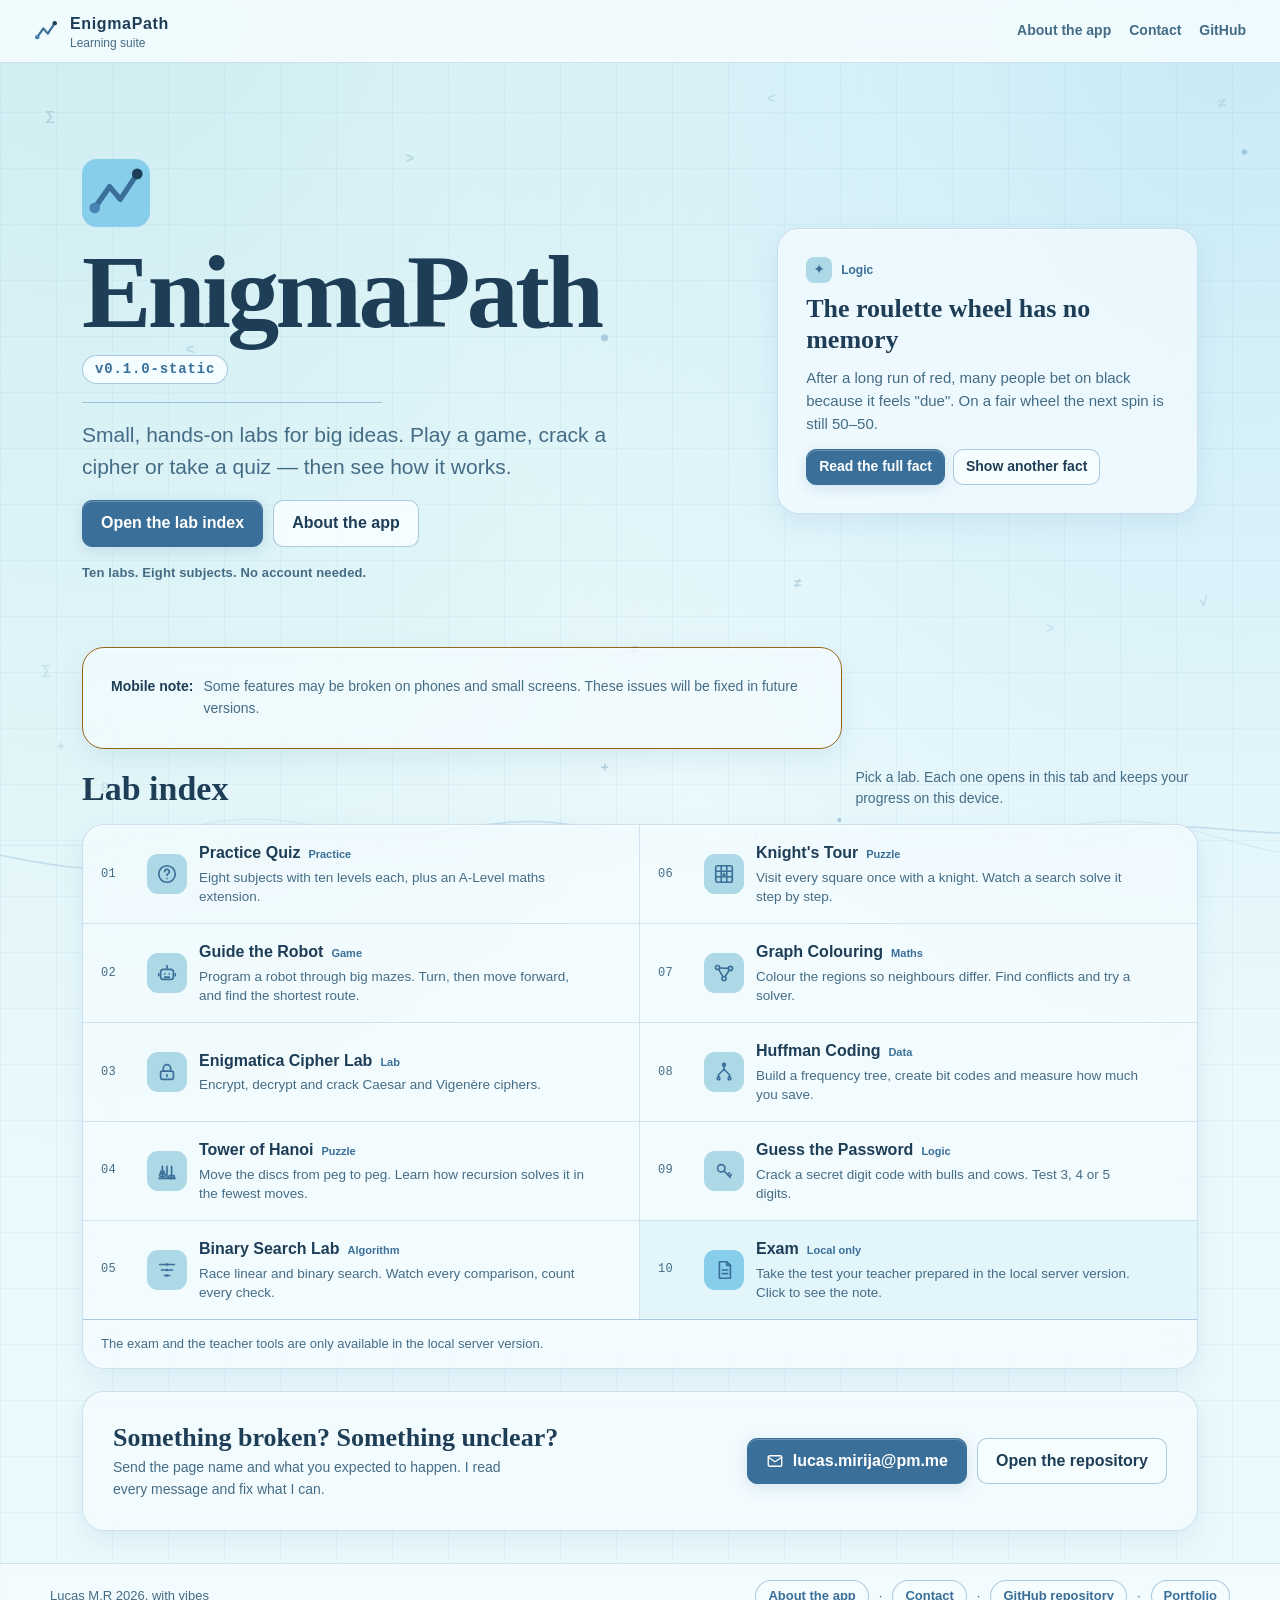
==== commit 38b41033: "Add v0.1.0-static versioning, mobile note and portfolio link" ====
--- a/index.html
+++ b/index.html
@@ -31,6 +31,21 @@
       line-height: 0.94;
       font-weight: 600;
     }
+    .hero__version {
+      display: block;
+      width: fit-content;
+      margin-top: 14px;
+      padding: 4px 12px;
+      border: 1px solid var(--line-strong);
+      border-radius: 999px;
+      background: var(--bg-raised);
+      font-family: var(--font-mono);
+      font-size: clamp(11px, 1.2vw, 14px);
+      font-weight: 600;
+      letter-spacing: 0.06em;
+      line-height: 1.4;
+      color: var(--soft);
+    }
     .hero__rule {
       width: 100%; max-width: 300px; height: 1px; border: 0; margin: 2px 0 0;
       background: var(--line-strong);
@@ -137,6 +152,13 @@
 
     .notice { margin: 0 0 18px; max-width: 760px; border-color: var(--warn); display: grid; gap: 8px; scroll-margin-top: 90px; }
     .notice code { background: var(--bg-deep); padding: 1px 6px; border-radius: 6px; font-family: var(--font-mono); font-size: 0.94em; }
+
+    .mobile-note {
+      display: flex; align-items: baseline; gap: 10px;
+      margin: 0 0 18px; max-width: 760px;
+      border-color: var(--warn); font-size: 14px; color: var(--muted);
+    }
+    .mobile-note strong { color: var(--ink); white-space: nowrap; }
 
     /* ---- Contact band ---- */
     .contact-band {
@@ -201,7 +223,7 @@
     <section class="hero">
       <div class="hero__copy">
         <svg class="hero__mark" viewBox="0 0 64 64" aria-hidden="true"><rect width="64" height="64" rx="14" fill="#87CEEB"/><path d="M12 46 L26 26 L36 38 L52 14" fill="none" stroke="#3A6F99" stroke-width="5" stroke-linecap="round" stroke-linejoin="round"/><circle cx="12" cy="46" r="5" fill="#4682B4"/><circle cx="52" cy="14" r="5" fill="#1E3D56"/></svg>
-        <h1>EnigmaPath</h1>
+        <h1>EnigmaPath <span class="hero__version">v0.1.0-static</span></h1>
         <hr class="hero__rule">
         <p class="hero__lede">Small, hands-on labs for big ideas. Play a game, crack a cipher or take a quiz — then see how it works.</p>
         <div class="hero__actions">
@@ -221,6 +243,11 @@
         </div>
       </article>
     </section>
+
+    <div class="card mobile-note" role="note">
+      <strong>Mobile note:</strong>
+      <span>Some features may be broken on phones and small screens. These issues will be fixed in future versions.</span>
+    </div>
 
     <div class="card notice" id="exam-notice" role="status" hidden>
       <h2>Exam is only available on local server</h2>
